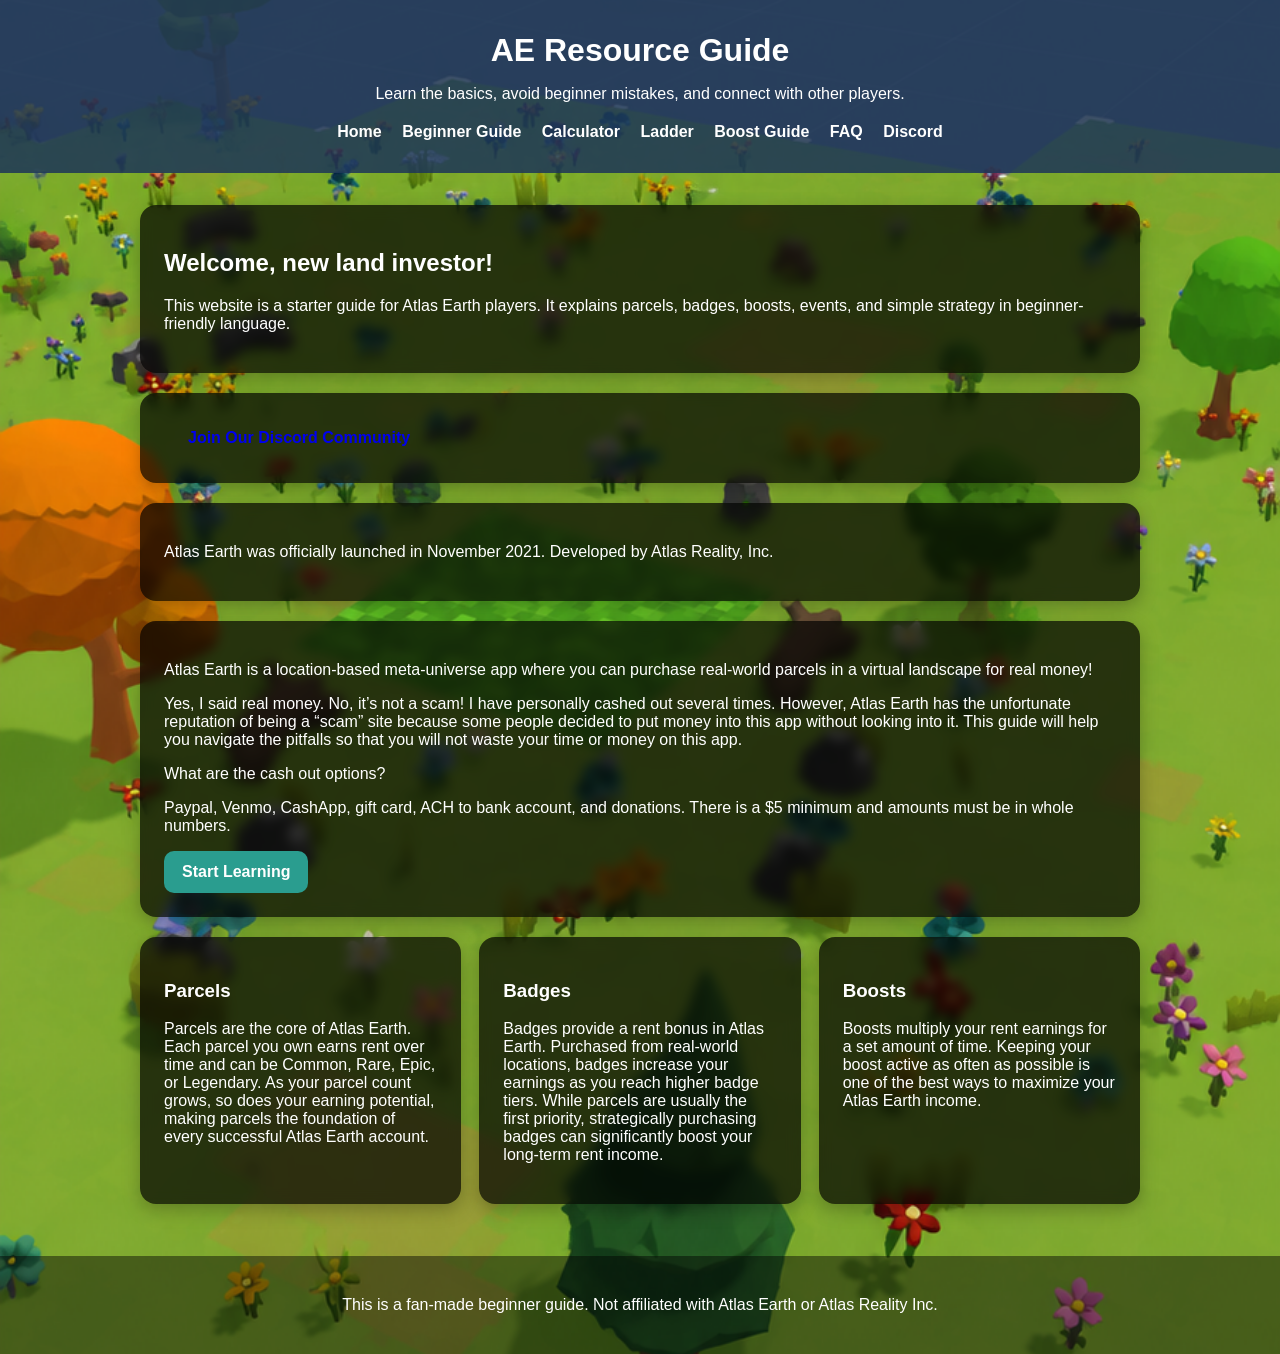
==== index.html @ 4452ff4e "Fix HTML formatting and structure" ====
<!DOCTYPE html>
<html lang="en">
<head>
  <meta charset="UTF-8" />
  <meta name="viewport" content="width=device-width, initial-scale=1.0" />

  <title>AE Resource Guide | Atlas Earth Calculator, Guides & Tools</title>

<meta name="description" content="AE Resource Guide provides Atlas Earth players with calculators, beginner guides, boost strategies, badge information, and tools to maximize their Atlas Earth experience.">

<meta name="keywords" content="Atlas Earth, Atlas Earth calculator, Atlas Earth guide, Atlas Bucks, Atlas Earth badges, Atlas Earth strategy">

  <meta property="og:title" content="AE Resource Guide | Atlas Earth Tools & Guides">
<meta property="og:description" content="Atlas Earth calculators, guides, strategies, and resources.">
<meta property="og:url" content="https://aeresourceguide.com/">
<meta property="og:type" content="website">

<meta name="twitter:card" content="summary">

<link rel="canonical" href="https://aeresourceguide.com/">
  

    <script type="application/ld+json">
{
  "@context": "https://schema.org",
  "@type": "WebSite",
  "name": "AE Resource Guide",
  "url": "https://aeresourceguide.com/",
  "description": "The ultimate Atlas Earth resource guide featuring calculators, guides, boost strategies, badge information, and tools to help players maximize their Atlas Earth experience.",
  "about": {
    "@type": "VideoGame",
    "name": "Atlas Earth",
    "genre": "Mobile Strategy Game",
    "publisher": {
      "@type": "Organization",
      "name": "Atlas Reality"
    }
  },
  "publisher": {
    "@type": "Organization",
    "name": "AE Resource Guide",
    "url": "https://aeresourceguide.com/"
  }
}
</script>
  
  <!-- Connects the CSS file -->
  <link rel="stylesheet" href="atlas-style.css">
</head>

<body>

  <!-- Website Header -->
  <header class="site-header">

    <h1>AE Resource Guide</h1>

    <p>
      Learn the basics, avoid beginner mistakes,
      and connect with other players.
    </p>

    <!-- Navigation Menu -->
    <nav>
      <a href="index.html">Home</a>
      <a href="guide.html">Beginner Guide</a>
      <a href="calculator.html">Calculator</a>
      <a href="challenge-ladder.html">Ladder</a>
      <a href="atlas-boost.html">Boost Guide</a>
      <a href="faq.html">FAQ</a>
      <a href="https://discord.gg/xw7KMxheKb" target="_blank">Discord</a>

    </nav>

  </header>

  <!-- Main Website Content -->
  <main class="container">

    <!-- Hero Section -->
    <section class="hero-card">

      <h2>Welcome, new land investor!</h2>

      <p>
        This website is a starter guide for Atlas Earth players.
        It explains parcels, badges, boosts, events,
        and simple strategy in beginner-friendly language.
      </p>

     </section>

    <section class="card">

  <a href="https://discord.gg/xw7KMxheKb" target="_blank" class="discord-button">
  Join Our Discord Community
</a>

       </section>
     
     <section class="card">

      <p>
        Atlas Earth was officially launched in November 2021. Developed by Atlas Reality, Inc.
      </p>

     </section>

     <section class="card">

      <p>
        Atlas Earth is a location-based meta-universe app where you can purchase real-world parcels in a virtual landscape for real money!
      </p>

      <p>
        Yes, I said real money. No, it’s not a scam! I have personally cashed out several times. However, Atlas Earth has the unfortunate    reputation of being a “scam” site because some people decided to put money into this app without looking into it. This guide will help you navigate the pitfalls so that you will not waste your time or money on this app.
      </p>

      <p>
        What are the cash out options?
      </p>

      <p>
        Paypal, Venmo, CashApp, gift card, ACH to bank account, and donations. There is a $5 minimum and amounts must be in whole numbers.
      </p>
        
      <a class="button" href="guide.html">
        Start Learning
      </a>

    </section>

    <!-- Information Cards -->
    <section class="grid">

      <article class="card">
        <h3>Parcels</h3>

        <p>
          Parcels are the core of Atlas Earth. Each parcel you own earns rent over time and can be Common, Rare, Epic, or Legendary. As     your parcel count grows, so does your earning potential, making parcels the foundation of every successful Atlas Earth account.
        </p>
      </article>

      <article class="card">
        <h3>Badges</h3>

        <p>
          Badges provide a rent bonus in Atlas Earth. Purchased from real-world locations, badges increase your earnings as you reach higher badge tiers. While parcels are usually the first priority, strategically purchasing badges can significantly boost your long-term rent income.
        </p>
      </article>

      <article class="card">
        <h3>Boosts</h3>

        <p>
          Boosts multiply your rent earnings for a set amount of time. Keeping your boost active as often as possible is one of the best ways to maximize your Atlas Earth income.
        </p>
      </article>

    </section>

  </main>

  <!-- Footer -->
  <footer>
    <p>
      This is a fan-made beginner guide.
      Not affiliated with Atlas Earth or Atlas Reality Inc.
    </p>
  </footer>

</body>
</html>
---- atlas-style.css ----
* {
  box-sizing: border-box;
}

body {
  margin: 0;
  font-family: Arial, Helvetica, sans-serif;
  color: white;

  background-image: url("atlas-logo.png");
  background-size: cover;
  background-position: center;
  background-attachment: fixed;
  background-repeat: no-repeat;
}

.site-header {
  background: rgba(29, 53, 87, 0.85);
  color: white;
  text-align: center;
  padding: 32px 16px;
}

.site-header h1 {
  margin: 0 0 8px;
}

nav {
  margin-top: 20px;
}

nav a {
  color: white;
  text-decoration: none;
  margin: 0 8px;
  font-weight: bold;
}

nav a:hover {
  text-decoration: underline;
}

.container {
  width: min(1000px, 92%);
  margin: 32px auto;
}

.discord-button {
  display: inline-block;
  padding: 12px 24px;
  border-radius: 8px;
  text-decoration: none;
  font-weight: bold;
}

.hero-card,
.card,
.chat-card {
  background: rgba(0, 0, 0, 0.70);
  backdrop-filter: blur(6px);
  color: white;
  padding: 24px;
  margin-bottom: 20px;
  border-radius: 16px;
  box-shadow: 0 6px 18px rgba(0, 0, 0, 0.25);
}

.grid {
  display: grid;
  grid-template-columns: repeat(3, 1fr);
  gap: 18px;
}

.button,
button {
  display: inline-block;
  background: #2a9d8f;
  color: white;
  padding: 12px 18px;
  border: none;
  border-radius: 10px;
  text-decoration: none;
  cursor: pointer;
  font-weight: bold;
}

.button:hover,
button:hover {
  background: #21867a;
}

.secondary-button {
  margin-top: 12px;
  background: #6c757d;
}

.secondary-button:hover {
  background: #565e64;
}

.warning {
  border-left: 8px solid #e9c46a;
}

.small-text {
  font-size: 0.95rem;
  color: #f1f1f1;
}

.chat-controls {
  margin-bottom: 12px;
}

footer {
  text-align: center;
  color: white;
  padding: 24px;
  background: rgba(0, 0, 0, 0.45);
}

@media (max-width: 750px) {
  .grid {
    grid-template-columns: 1fr;
  }

  nav a {
    display: inline-block;
    margin: 6px;
  }
}

.parcel-calculator {
  max-width: 650px;
  margin: 30px auto;
}

.parcel-calculator h2 {
  text-align: center;
  margin-bottom: 18px;
}

.parcel-table {
  display: grid;
  grid-template-columns: 1.4fr 0.9fr 0.8fr;
  max-width: 430px;
  margin: 0 auto 25px;
  border: 2px solid black;
  border-radius: 10px;
  overflow: hidden;
  background: white;
  color: black;
}

.parcel-table > div {
  min-height: 42px;
  padding: 7px;
  border-right: 1px solid black;
  border-bottom: 1px solid black;
  display: flex;
  align-items: center;
  justify-content: center;
}

.parcel-table > div:nth-child(3n) {
  border-right: none;
}

.table-heading {
  background: #2f9f12;
  color: white;
  font-weight: bold;
  text-align: center;
}

.parcel-type {
  background: #169b0b;
  color: white;
  font-weight: bold;
  justify-content: flex-end !important;
  padding-right: 14px !important;
}

.parcel-count {
  background: #eeeeee;
}

.parcel-count input {
  width: 90%;
  height: 30px;
  border: none;
  border-radius: 7px;
  text-align: center;
  font-size: 17px;
  background: white;
}

.parcel-percent {
  font-weight: bold;
  font-size: 17px;
}

.common-percent {
  background: #46ff00;
}

.rare-percent {
  background: #20b7f5;
}

.epic-percent {
  background: #d736e8;
}

.legendary-percent {
  background: #ff9f18;
}

.total-label {
  background: #58a52a;
  color: white;
  font-weight: bold;
  justify-content: flex-end !important;
  padding-right: 14px !important;
}

.total-count {
  background: white;
  font-size: 21px;
}

.total-empty {
  background: white;
}

.extra-input-grid {
  display: grid;
  grid-template-columns: repeat(2, 1fr);
  gap: 15px;
  margin: 20px 0;
}

.input-group {
  display: flex;
  flex-direction: column;
}

.input-group label {
  font-weight: bold;
  margin-bottom: 6px;
}

.input-group input,
.input-group select {
  width: 100%;
  padding: 11px;
  border: 1px solid #aaa;
  border-radius: 8px;
  font-size: 16px;
}

#calculateRent {
  display: block;
  width: 100%;
  max-width: 430px;
  margin: 20px auto;
}

.result-box {
  max-width: 430px;
  margin: 20px auto 0;
}

@media (max-width: 600px) {
  .parcel-table {
    grid-template-columns: 1.3fr 0.8fr 0.8fr;
    width: 100%;
  }

  .extra-input-grid {
    grid-template-columns: 1fr;
  }

  .parcel-type {
    font-size: 14px;
  }
}
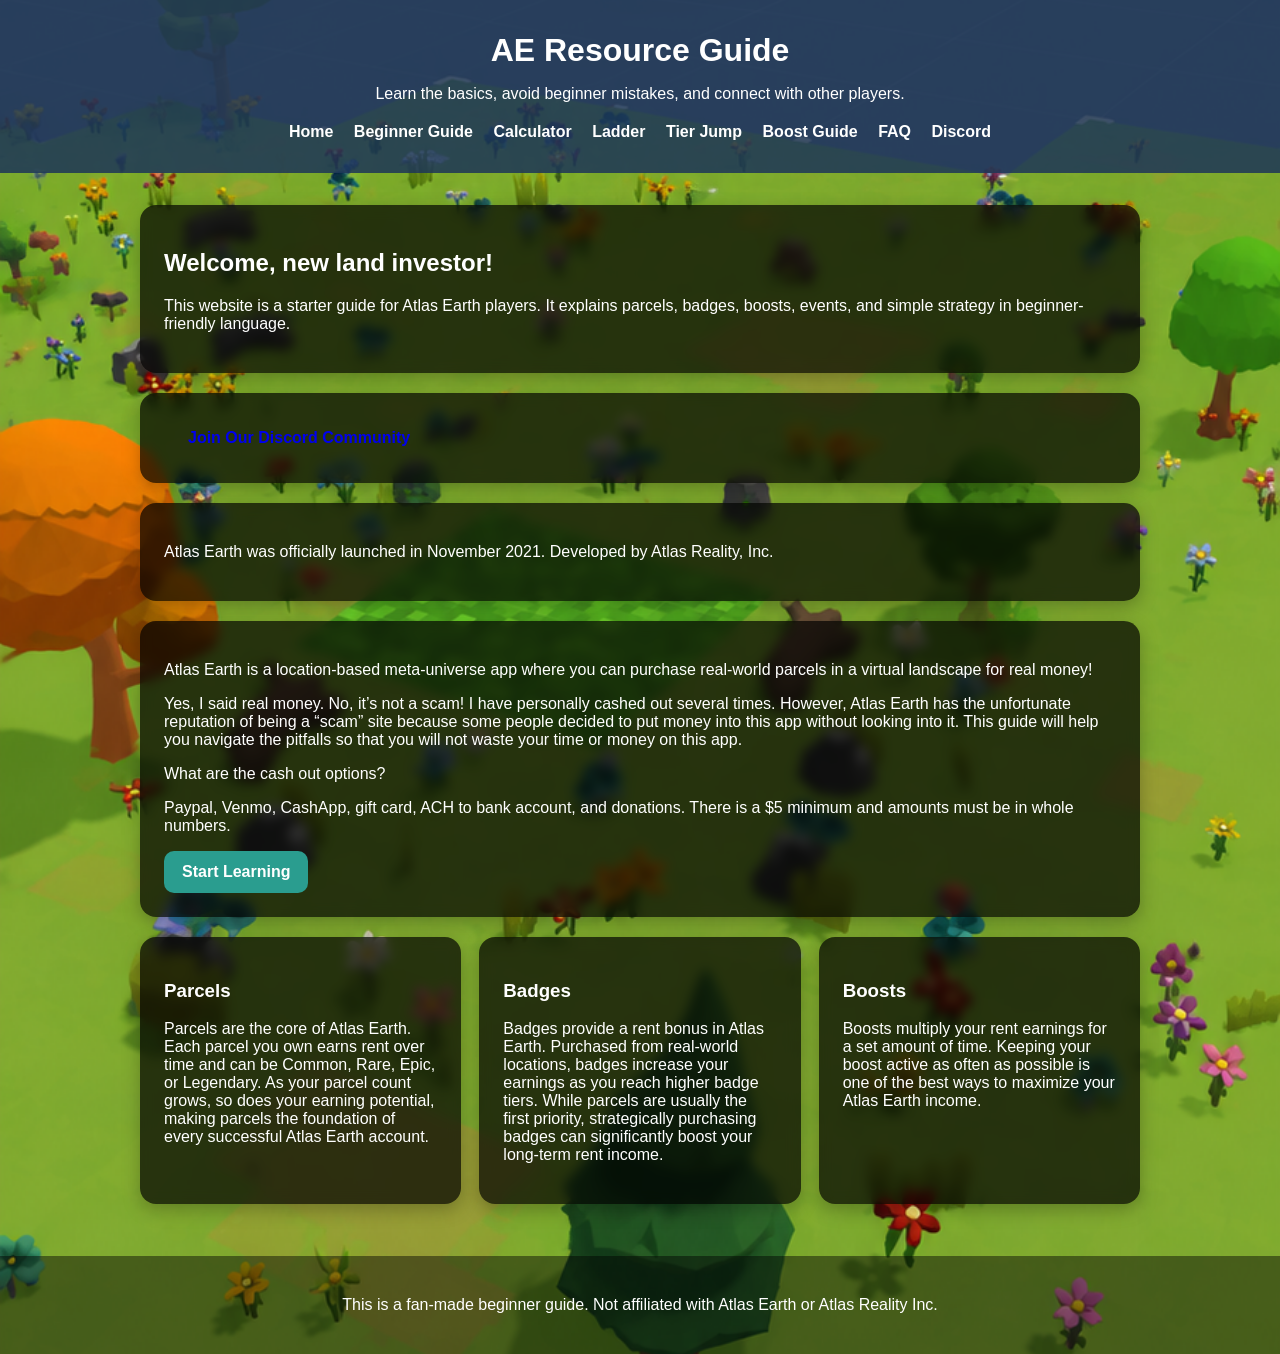
==== commit 508ddb94: "Fix HTML encoding issues in index.html" ====
--- a/index.html
+++ b/index.html
@@ -66,6 +66,7 @@
       <a href="guide.html">Beginner Guide</a>
       <a href="calculator.html">Calculator</a>
       <a href="challenge-ladder.html">Ladder</a>
+      <a href="tier-jump.html">Tier Jump</a>
       <a href="atlas-boost.html">Boost Guide</a>
       <a href="faq.html">FAQ</a>
       <a href="https://discord.gg/xw7KMxheKb" target="_blank">Discord</a>
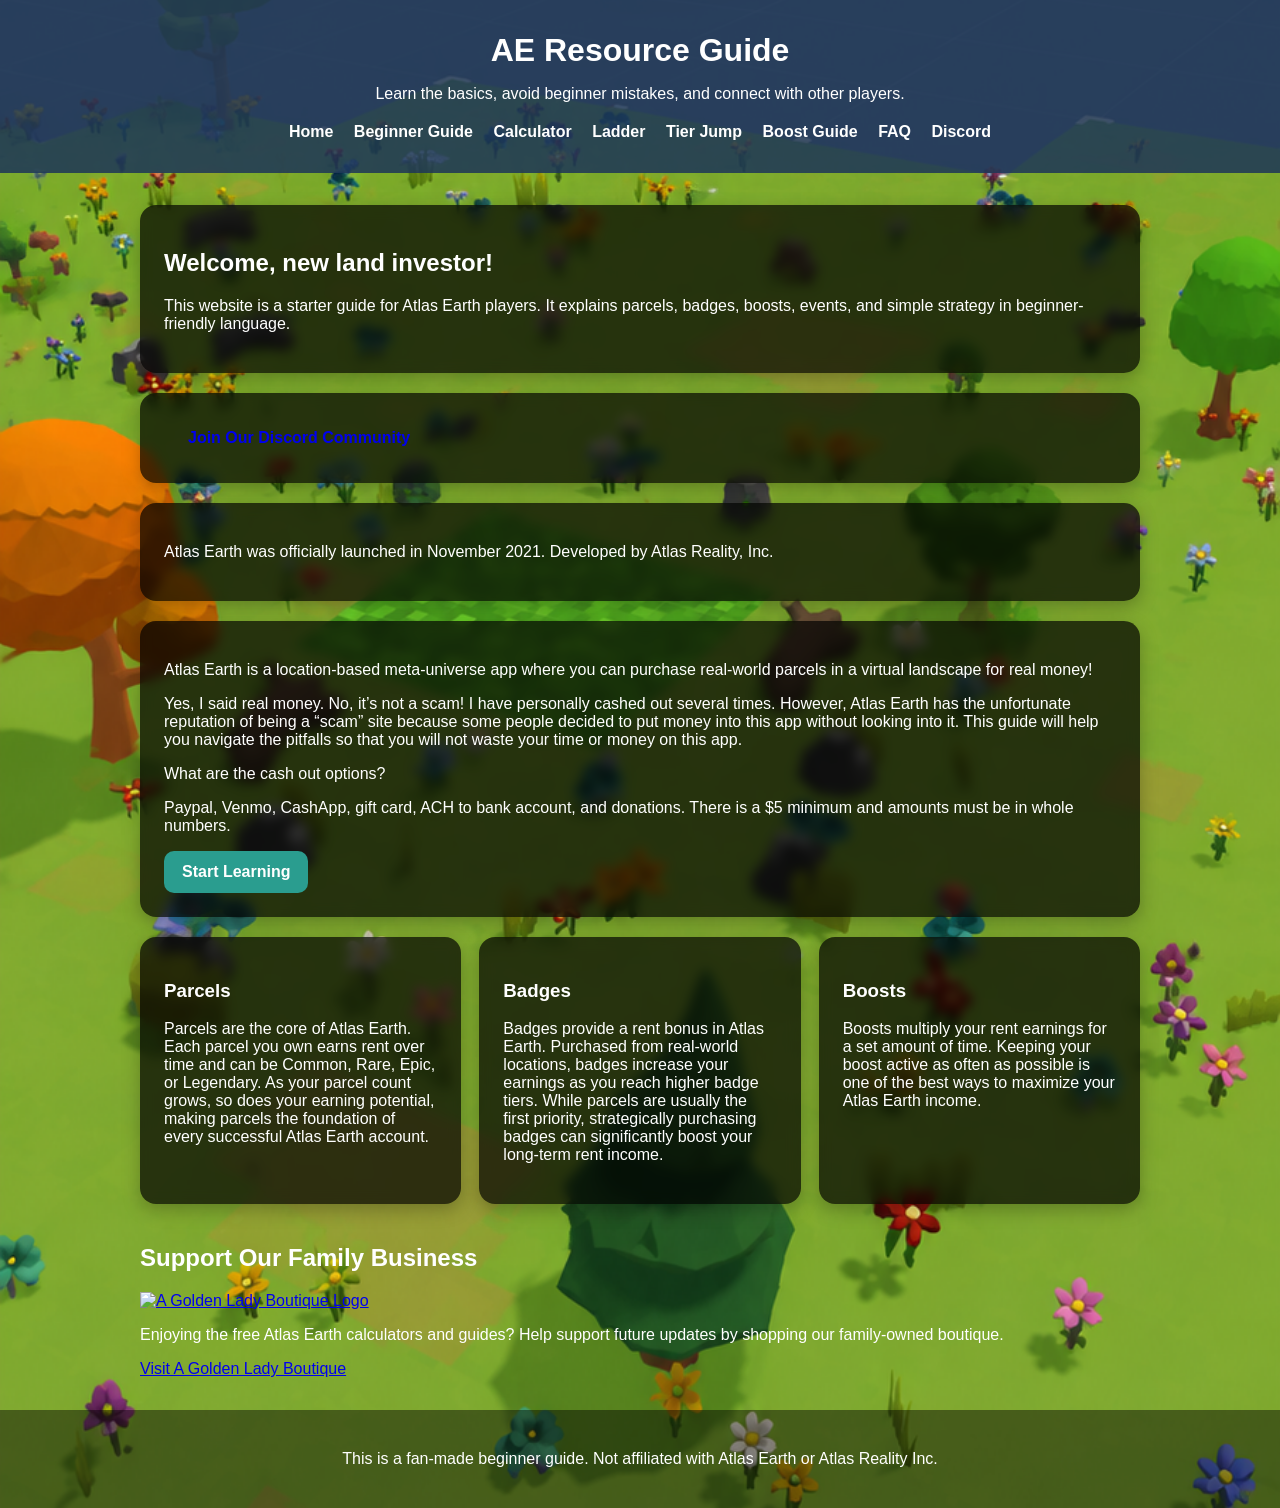
==== commit 9741d86f: "Fix HTML formatting and structure" ====
--- a/index.html
+++ b/index.html
@@ -160,6 +160,32 @@
 
     </section>
 
+    <section class="partner-section">
+    <h2>Support Our Family Business</h2>
+
+    <a href="https://www.agoldenladyboutique.com"
+       target="_blank"
+       rel="noopener noreferrer">
+
+        <img src="images/agoldenlady-logo.png"
+             alt="A Golden Lady Boutique Logo"
+             class="partner-logo">
+
+    </a>
+
+    <p>
+        Enjoying the free Atlas Earth calculators and guides?
+        Help support future updates by shopping our family-owned boutique.
+    </p>
+
+    <a class="partner-button"
+       href="https://www.agoldenladyboutique.com"
+       target="_blank"
+       rel="noopener noreferrer">
+        Visit A Golden Lady Boutique
+    </a>
+</section>
+
   </main>
 
   <!-- Footer -->
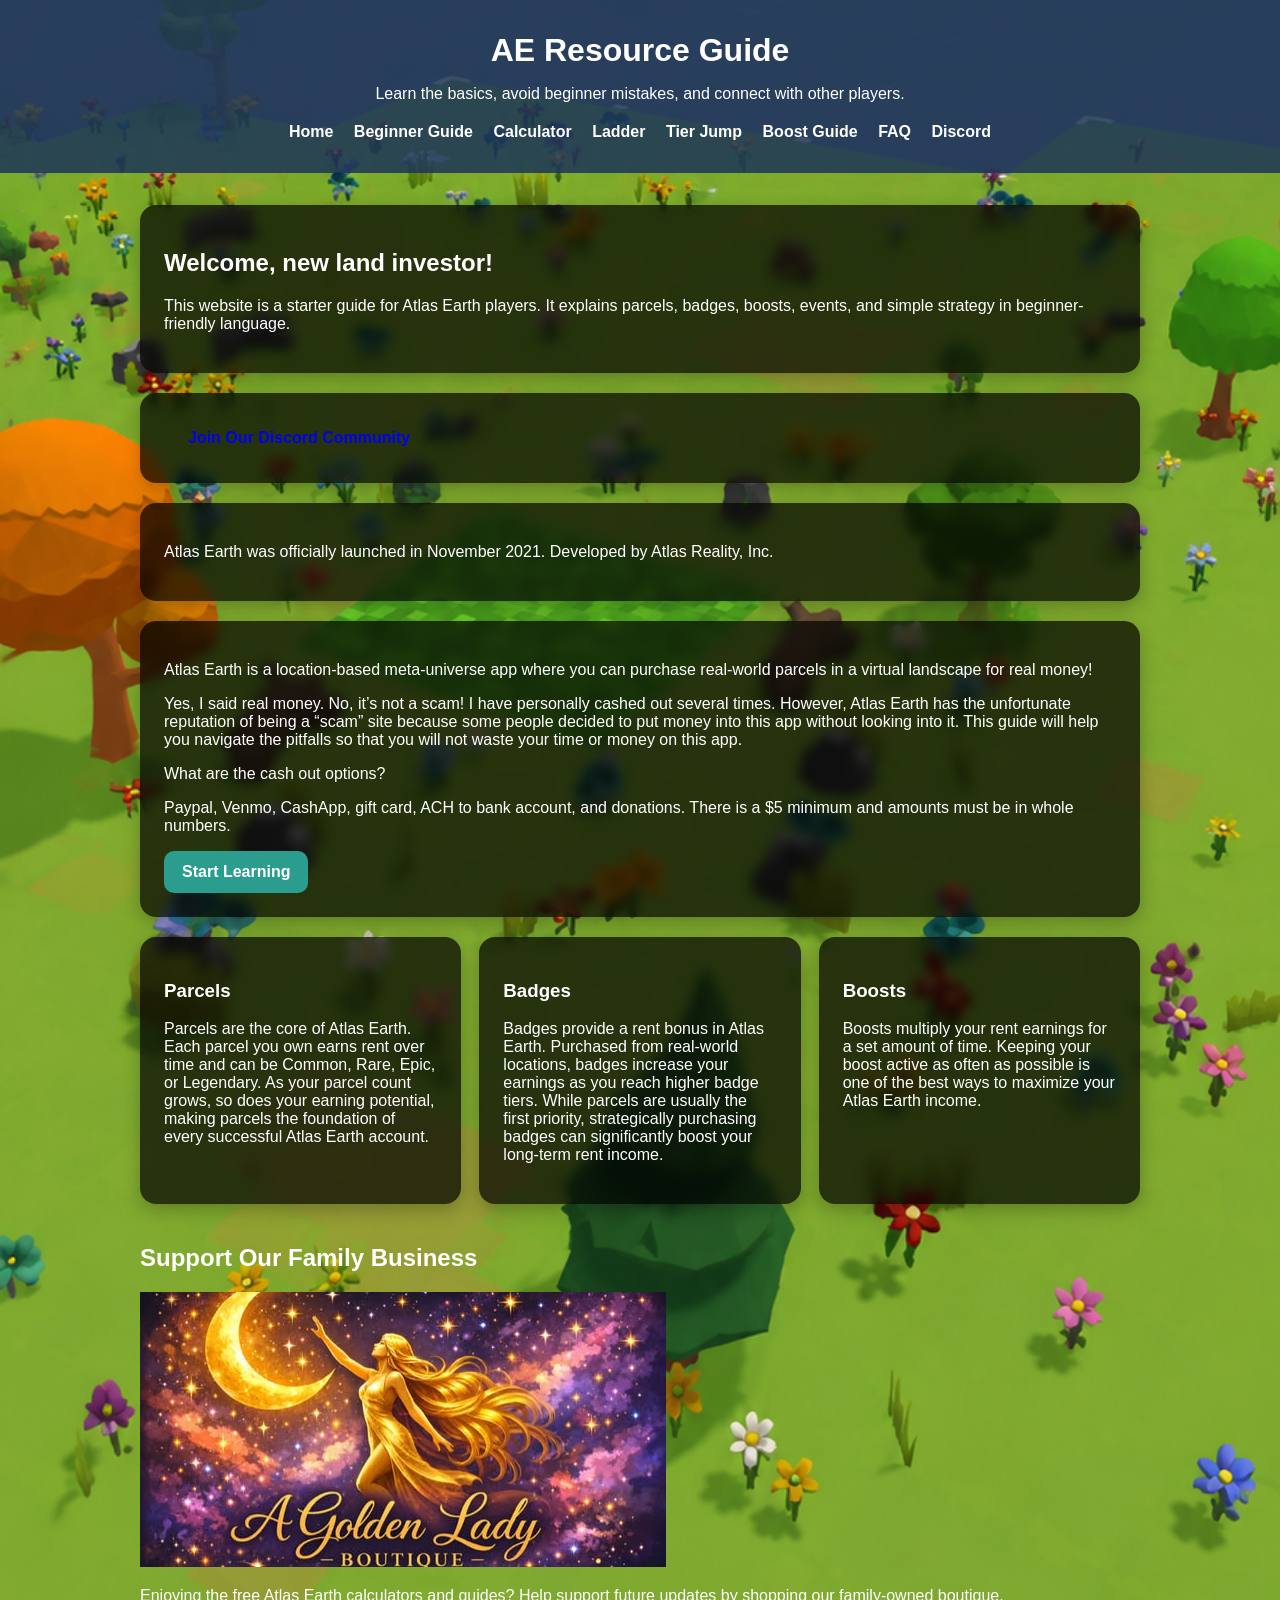
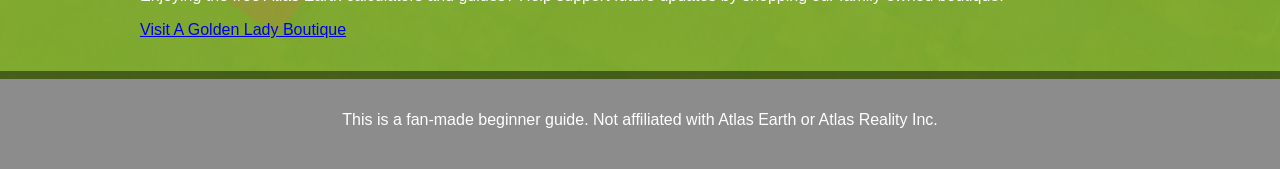
==== commit eda90fef: "Fix HTML encoding issues in index.html" ====
--- a/index.html
+++ b/index.html
@@ -12,6 +12,7 @@
 
   <meta property="og:title" content="AE Resource Guide | Atlas Earth Tools & Guides">
 <meta property="og:description" content="Atlas Earth calculators, guides, strategies, and resources.">
+  <meta property="og:image" content="https://aeresourceguide.com/ae-logo.png">
 <meta property="og:url" content="https://aeresourceguide.com/">
 <meta property="og:type" content="website">
 
@@ -167,7 +168,7 @@
        target="_blank"
        rel="noopener noreferrer">
 
-        <img src="images/agoldenlady-logo.png"
+        <img src="agoldenlady.png"
              alt="A Golden Lady Boutique Logo"
              class="partner-logo">
 
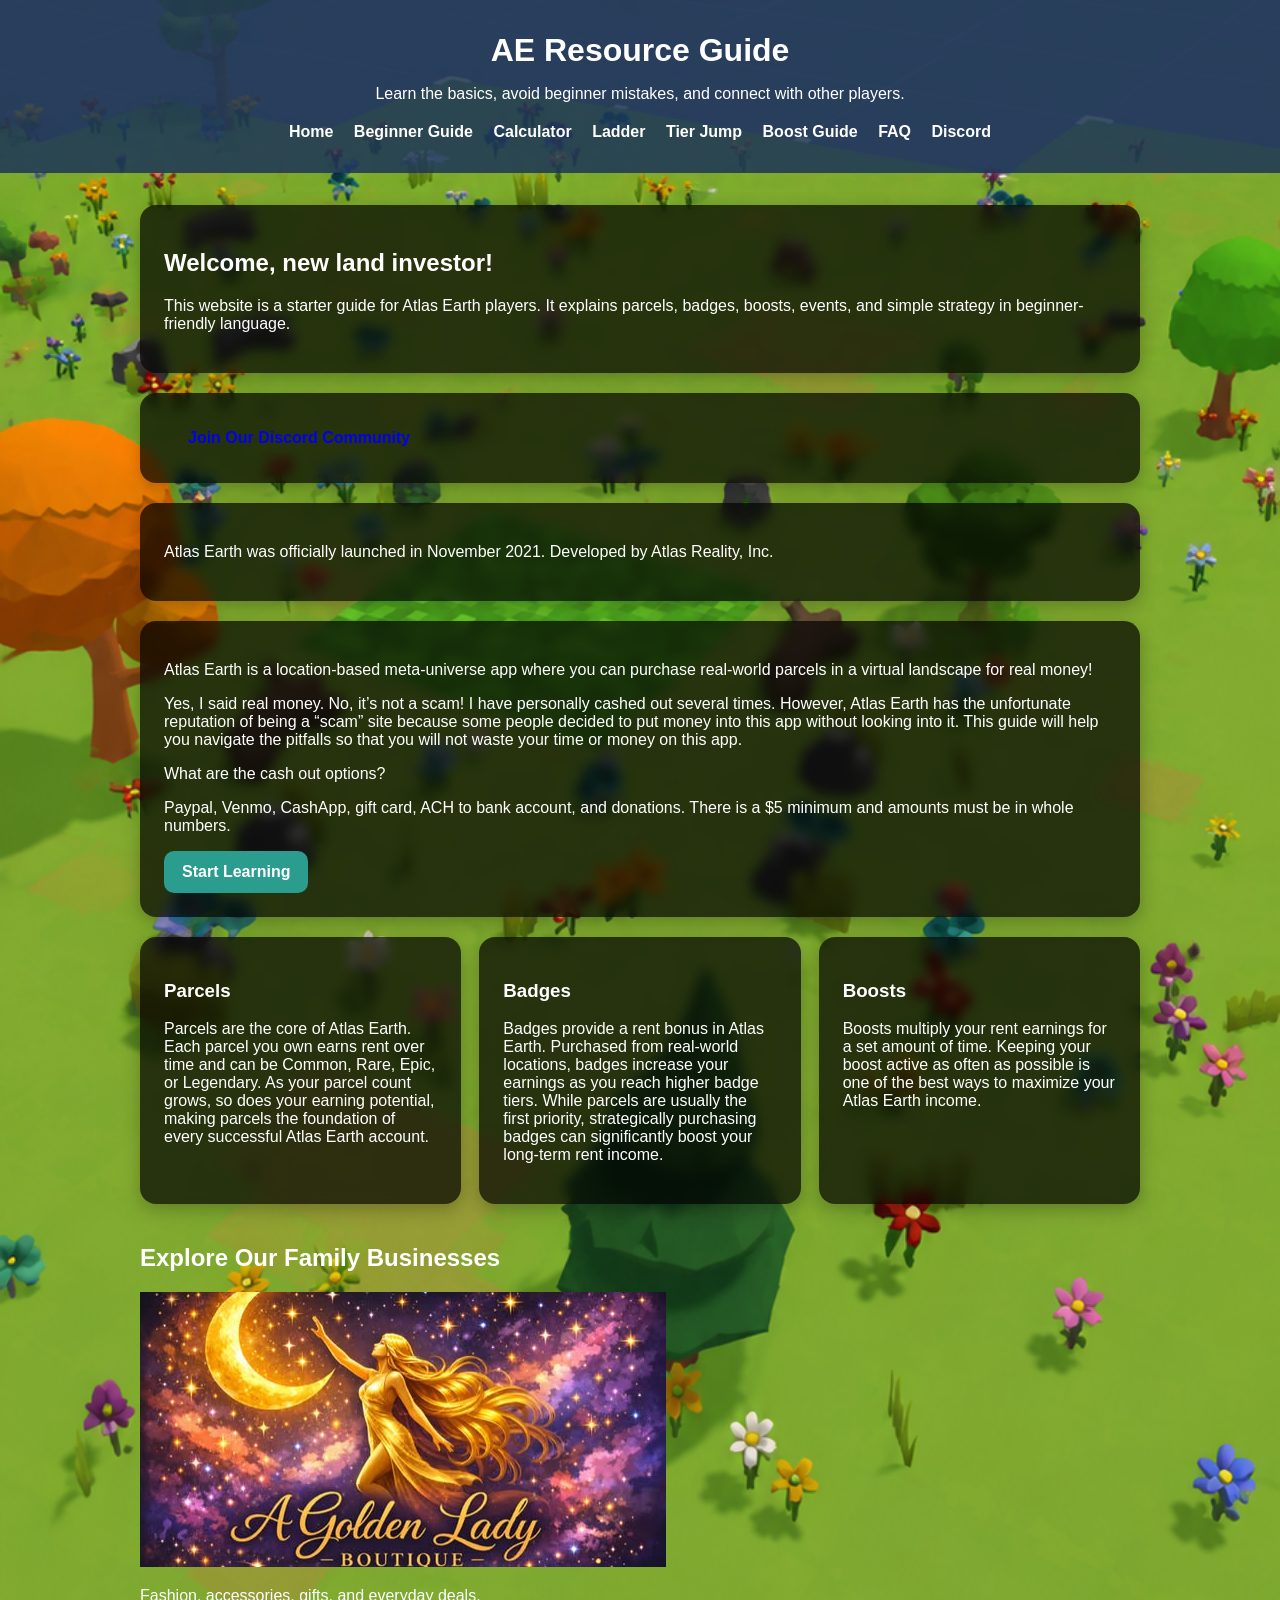
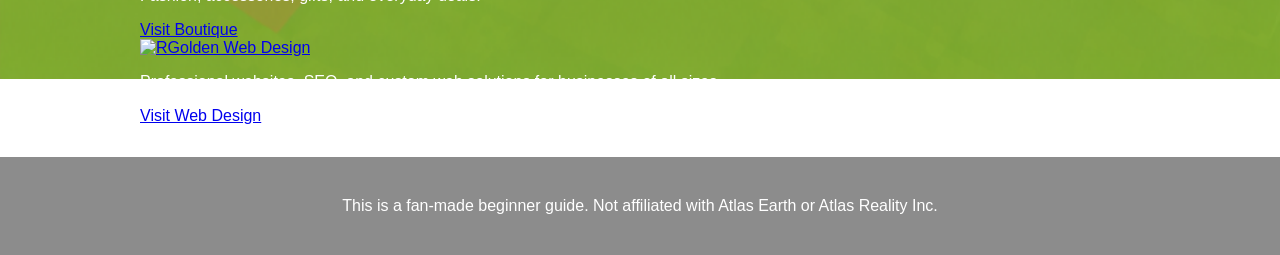
==== commit ccd95a5b: "Fix HTML formatting and improve content structure" ====
--- a/index.html
+++ b/index.html
@@ -161,30 +161,48 @@
 
     </section>
 
-    <section class="partner-section">
-    <h2>Support Our Family Business</h2>
-
-    <a href="https://www.agoldenladyboutique.com"
-       target="_blank"
-       rel="noopener noreferrer">
-
-        <img src="agoldenlady.png"
-             alt="A Golden Lady Boutique Logo"
-             class="partner-logo">
-
-    </a>
-
-    <p>
-        Enjoying the free Atlas Earth calculators and guides?
-        Help support future updates by shopping our family-owned boutique.
-    </p>
-
-    <a class="partner-button"
-       href="https://www.agoldenladyboutique.com"
-       target="_blank"
-       rel="noopener noreferrer">
-        Visit A Golden Lady Boutique
-    </a>
+   <section class="partner-section">
+    <h2>Explore Our Family Businesses</h2>
+
+    <div class="partner-grid">
+
+        <div class="partner-card">
+            <a href="https://www.agoldenladyboutique.com" target="_blank">
+                <img src="agoldenlady.png"
+                     alt="A Golden Lady Boutique"
+                     class="partner-logo">
+            </a>
+
+            <p>
+                Fashion, accessories, gifts, and everyday deals.
+            </p>
+
+            <a class="partner-button"
+               href="https://www.agoldenladyboutique.com"
+               target="_blank">
+                Visit Boutique
+            </a>
+        </div>
+
+        <div class="partner-card">
+            <a href="https://rgolden88.github.io/rgoldenwebdesign/" target="_blank">
+                <img src="rgolden-logo.png"
+                     alt="RGolden Web Design"
+                     class="partner-logo">
+            </a>
+
+            <p>
+                Professional websites, SEO, and custom web solutions for businesses of all sizes.
+            </p>
+
+            <a class="partner-button"
+               href="https://rgolden88.github.io/rgoldenwebdesign/"
+               target="_blank">
+                Visit Web Design
+            </a>
+        </div>
+
+    </div>
 </section>
 
   </main>
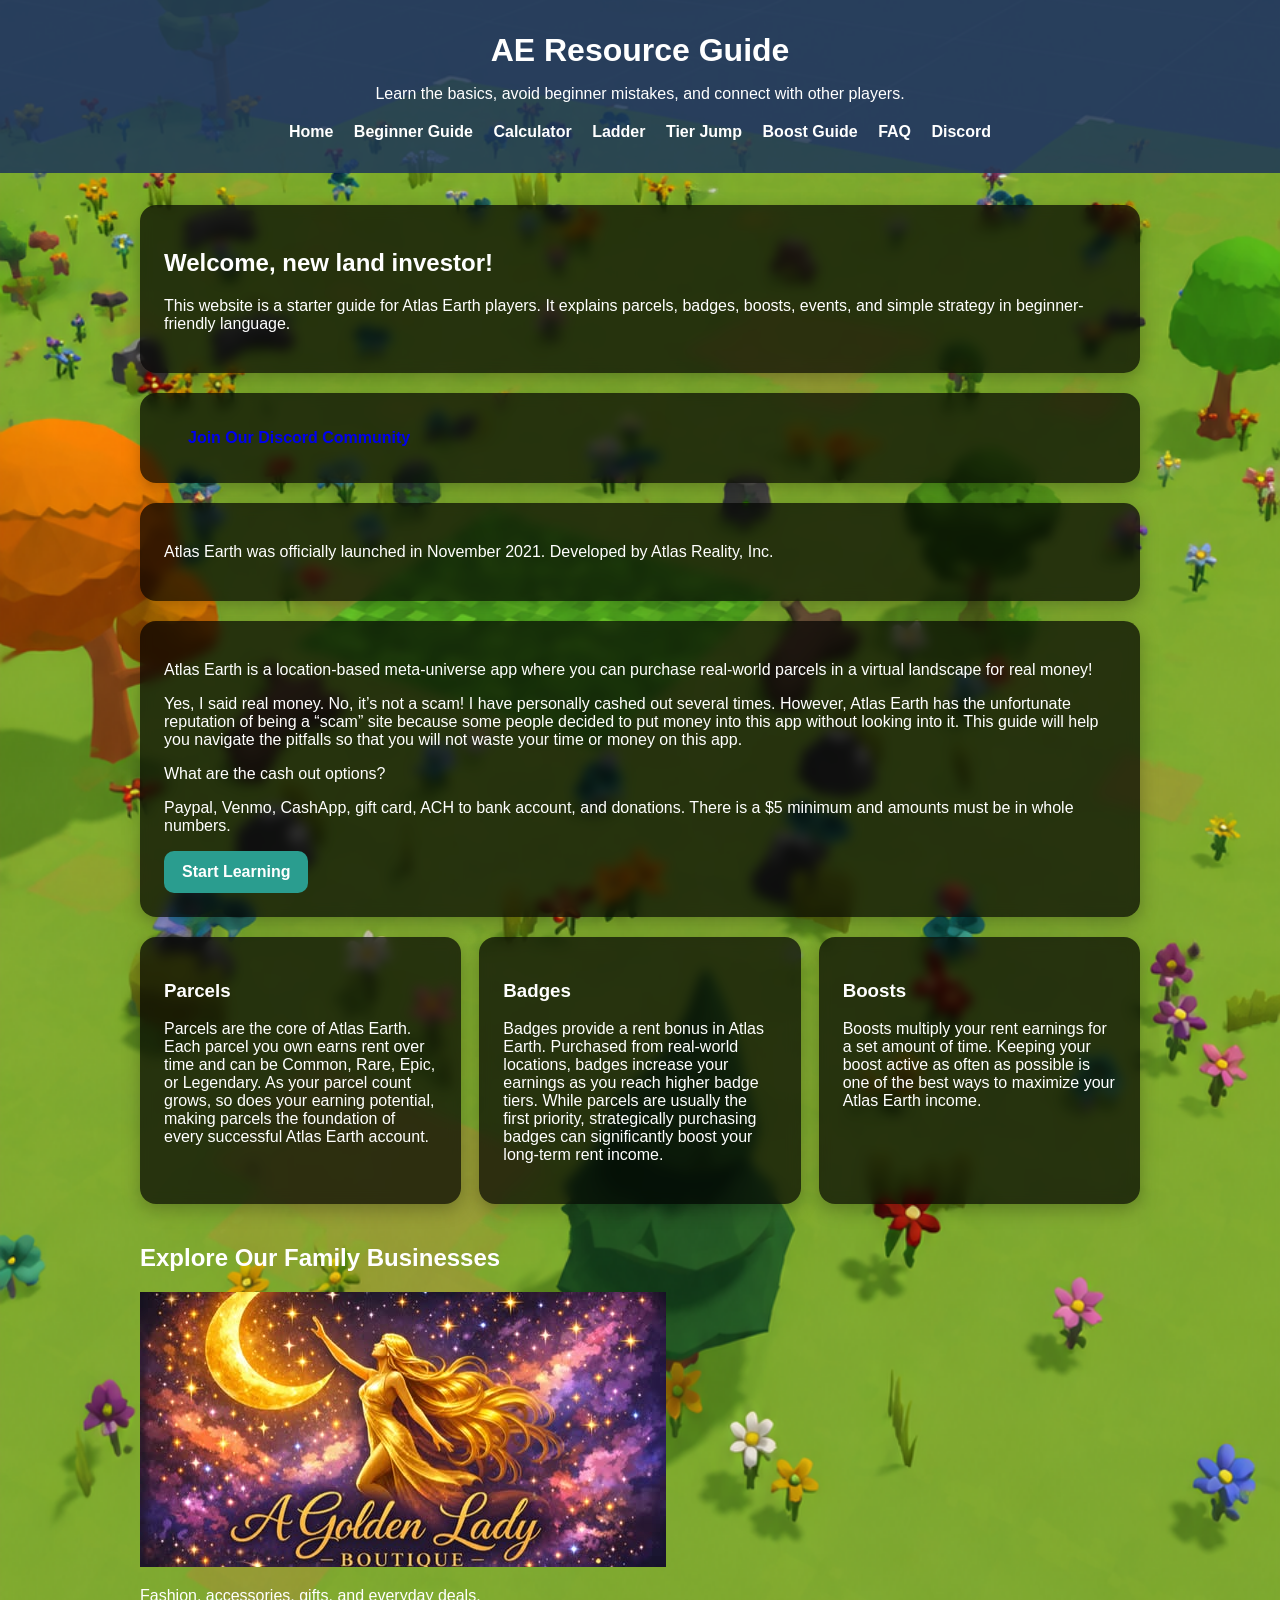
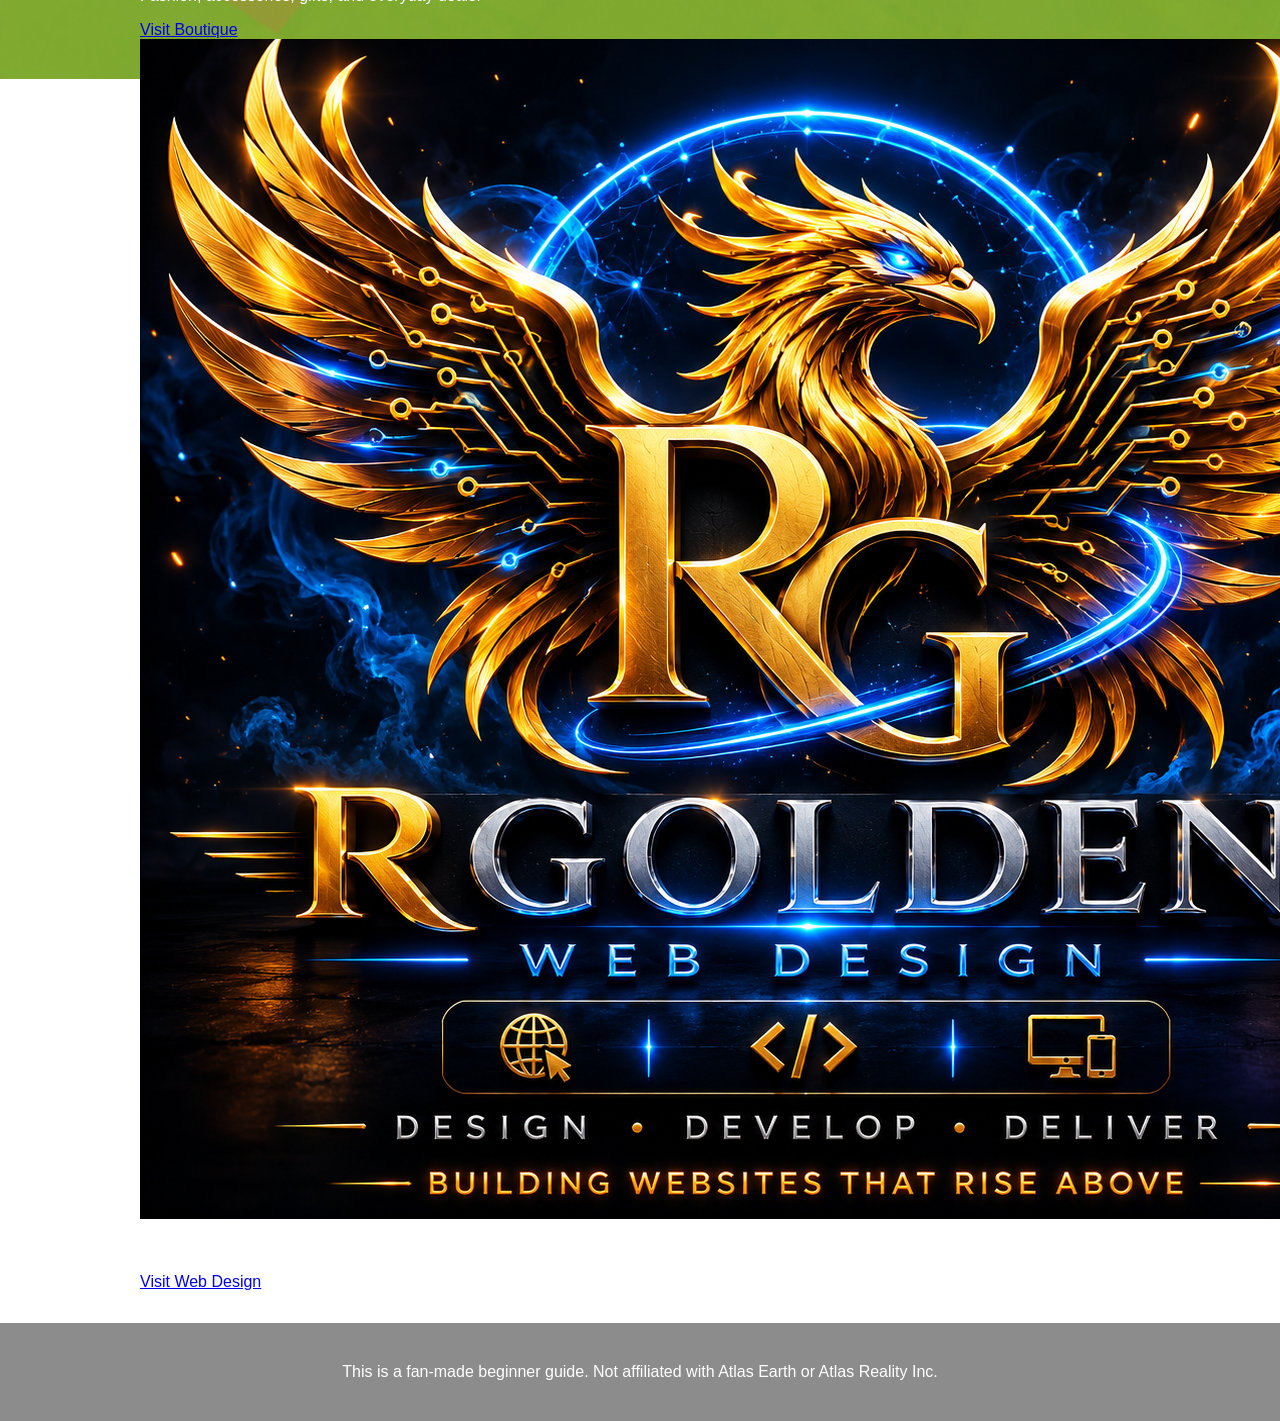
==== commit a47d03cc: "Fix HTML encoding issues in index.html" ====
--- a/index.html
+++ b/index.html
@@ -188,7 +188,7 @@
             <a href="https://rgolden88.github.io/rgoldenwebdesign/" target="_blank">
                 <img src="rgolden-logo.png"
                      alt="RGolden Web Design"
-                     class="partner-logo">
+                      class="partner-logo web-logo">
             </a>
 
             <p>
--- a/atlas-style.css
+++ b/atlas-style.css
@@ -280,6 +280,16 @@
     grid-template-columns: 1fr;
   }
 
+  .partner-logo {
+    max-width: 250px;
+    max-height: 120px;
+    width: auto;
+    height: auto;
+    display: block;
+    margin: 0 auto 20px;
+    object-fit: contain;
+}
+
   .parcel-type {
     font-size: 14px;
   }
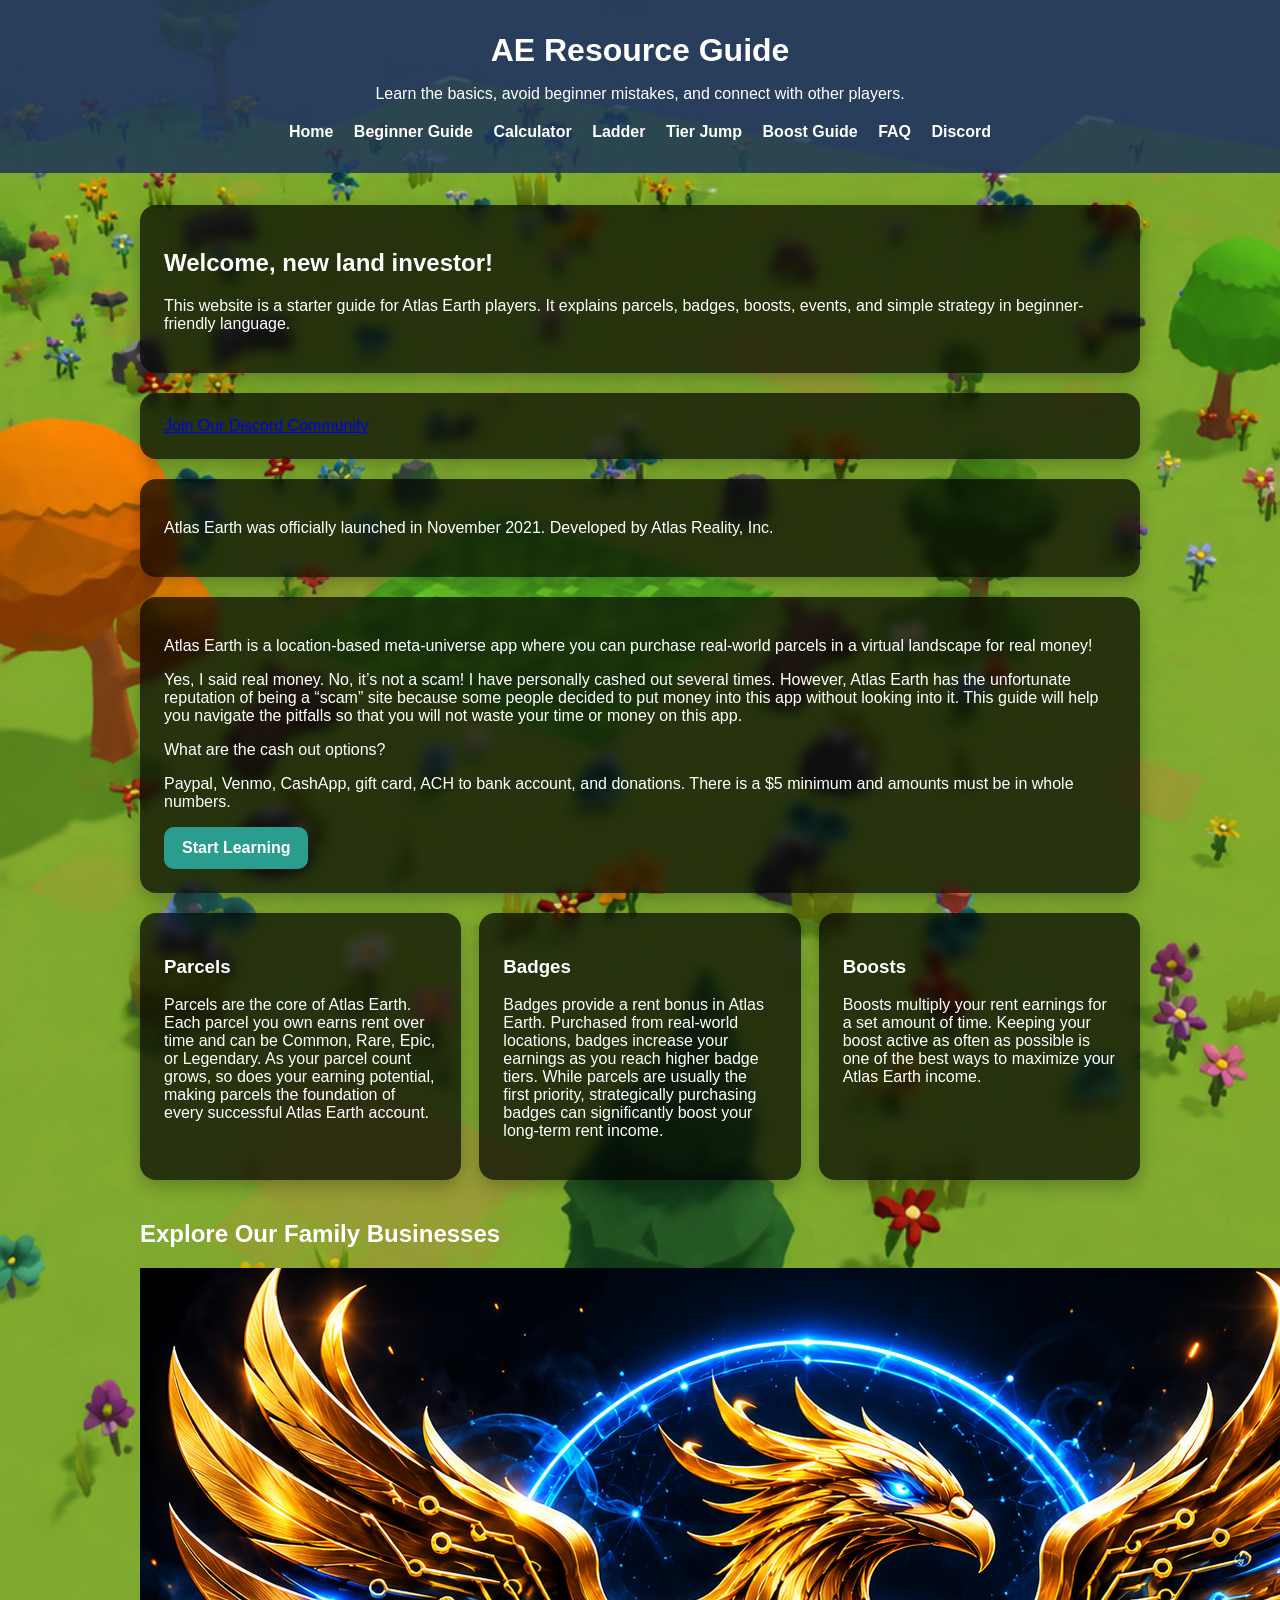
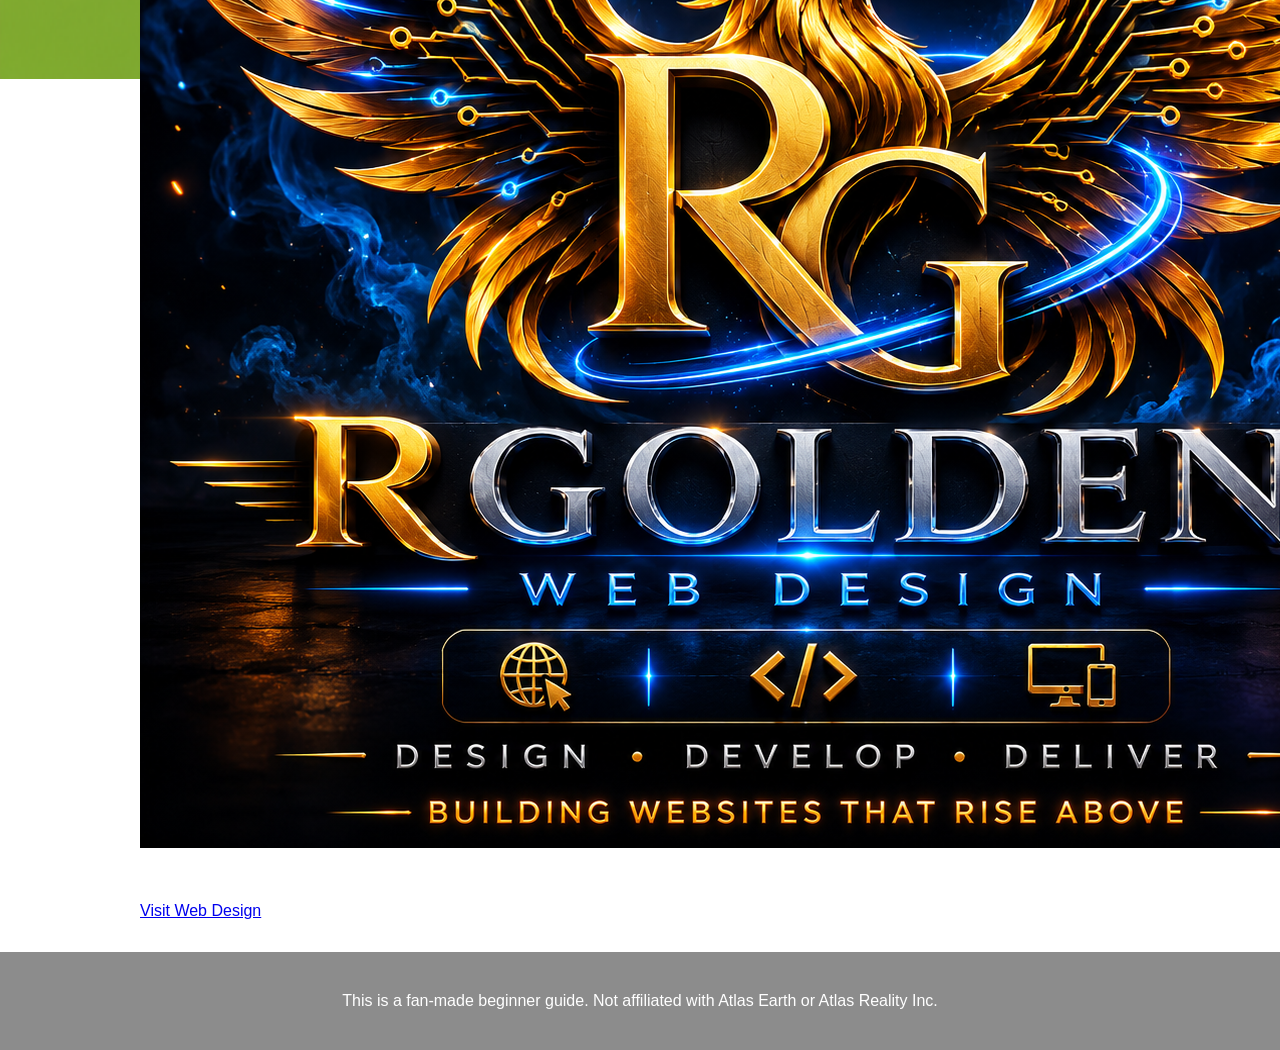
==== commit 471b1a56: "Fix HTML formatting and structure" ====
--- a/index.html
+++ b/index.html
@@ -166,23 +166,7 @@
 
     <div class="partner-grid">
 
-        <div class="partner-card">
-            <a href="https://www.agoldenladyboutique.com" target="_blank">
-                <img src="agoldenlady.png"
-                     alt="A Golden Lady Boutique"
-                     class="partner-logo">
-            </a>
-
-            <p>
-                Fashion, accessories, gifts, and everyday deals.
-            </p>
-
-            <a class="partner-button"
-               href="https://www.agoldenladyboutique.com"
-               target="_blank">
-                Visit Boutique
-            </a>
-        </div>
+       
 
         <div class="partner-card">
             <a href="https://rgolden88.github.io/rgoldenwebdesign/" target="_blank">
--- a/atlas-style.css
+++ b/atlas-style.css
@@ -43,14 +43,6 @@
 .container {
   width: min(1000px, 92%);
   margin: 32px auto;
-}
-
-.discord-button {
-  display: inline-block;
-  padding: 12px 24px;
-  border-radius: 8px;
-  text-decoration: none;
-  font-weight: bold;
 }
 
 .hero-card,
@@ -280,17 +272,113 @@
     grid-template-columns: 1fr;
   }
 
-  .partner-logo {
-    max-width: 250px;
-    max-height: 120px;
-    width: auto;
-    height: auto;
-    display: block;
-    margin: 0 auto 20px;
-    object-fit: contain;
-}
-
   .parcel-type {
     font-size: 14px;
   }
 }
+
+.confirmed-badge-grid {
+  display: grid;
+  grid-template-columns: repeat(5, minmax(0, 1fr));
+  gap: 18px;
+  margin-top: 24px;
+}
+
+.confirmed-badge-card {
+  background: rgba(255, 255, 255, 0.92);
+  color: #222;
+  padding: 12px;
+  border-radius: 14px;
+  text-align: center;
+  box-shadow: 0 4px 14px rgba(0, 0, 0, 0.35);
+  transition:
+    transform 0.2s ease,
+    box-shadow 0.2s ease;
+}
+
+.confirmed-badge-card:hover {
+  transform: translateY(-4px);
+  box-shadow: 0 8px 20px rgba(0, 0, 0, 0.45);
+}
+
+.confirmed-badge-card a {
+  display: block;
+  text-decoration: none;
+}
+
+.confirmed-badge-card img {
+  width: 100%;
+  aspect-ratio: 1 / 1;
+  object-fit: contain;
+  display: block;
+  border-radius: 12px;
+  background: white;
+}
+
+.confirmed-badge-card p {
+  margin: 10px 0 0;
+  color: #222;
+  font-size: 14px;
+  font-weight: bold;
+  text-shadow: none;
+}
+
+@media (max-width: 900px) {
+  .confirmed-badge-grid {
+    grid-template-columns: repeat(3, minmax(0, 1fr));
+  }
+}
+
+@media (max-width: 550px) {
+  .confirmed-badge-grid {
+    grid-template-columns: repeat(2, minmax(0, 1fr));
+    gap: 12px;
+  }
+}
+
+.parcel-list {
+  list-style: none;
+  padding: 0;
+  margin: 20px 0;
+  display: grid;
+  grid-template-columns: repeat(4, 1fr);
+  gap: 18px;
+}
+
+.parcel-item {
+  background: #ffffff;
+  border: 2px solid #d9e1e8;
+  border-radius: 12px;
+  padding: 15px;
+  text-align: center;
+  box-shadow: 0 4px 10px rgba(0, 0, 0, 0.12);
+}
+
+.parcel-image {
+  width: 100%;
+  max-width: 200px;
+  aspect-ratio: 1 / 1;
+  object-fit: cover;
+  border-radius: 10px;
+}
+
+.parcel-item h3 {
+  margin: 12px 0 6px;
+}
+
+.parcel-item p {
+  margin: 0;
+  line-height: 1.5;
+}
+
+@media (max-width: 800px) {
+  .parcel-list {
+    grid-template-columns: repeat(2, 1fr);
+  }
+}
+
+@media (max-width: 480px) {
+  .parcel-list {
+    grid-template-columns: 1fr;
+  }
+}
